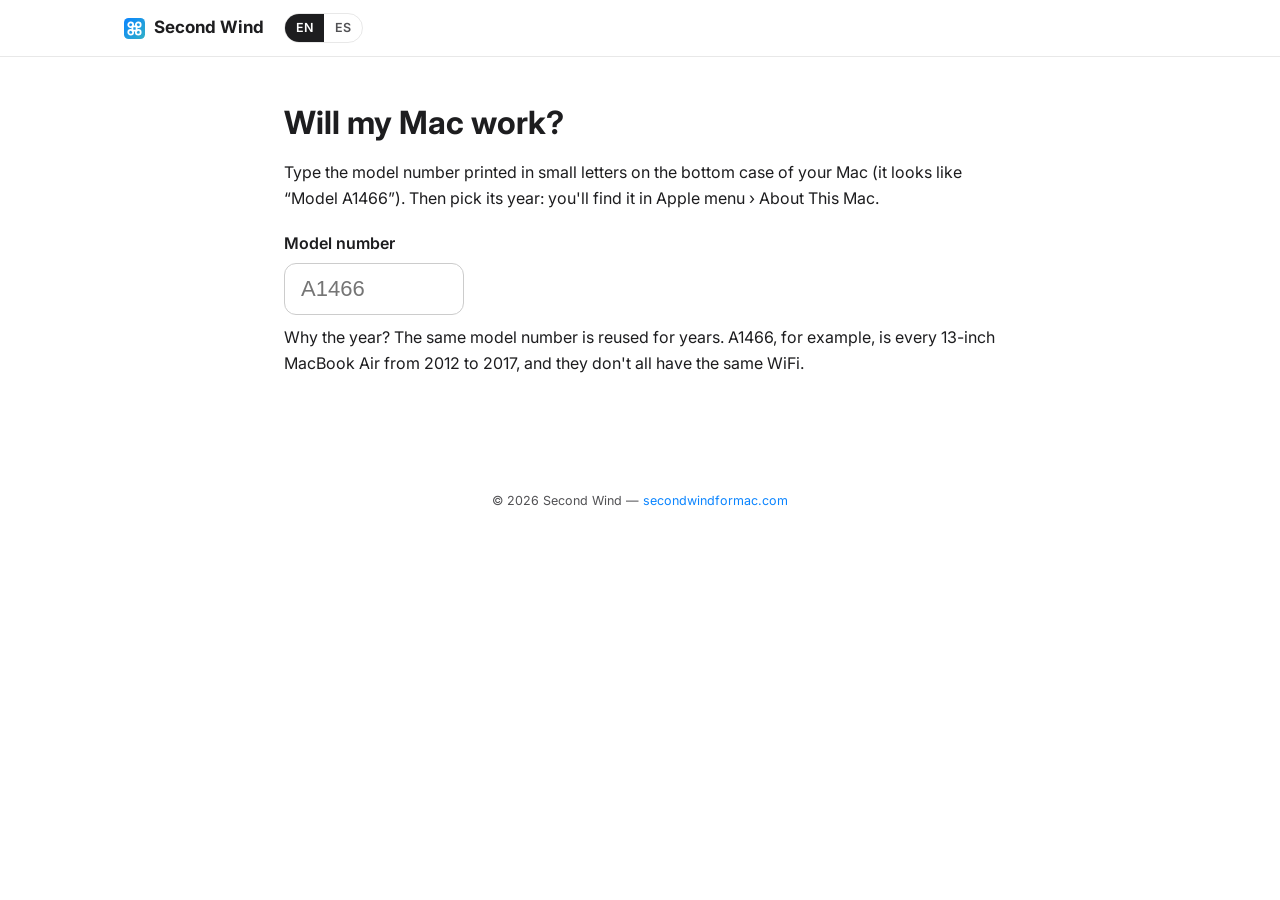
==== compatibility/index.html @ e42a0169 "Página ¿Sirve mi Mac? / Will my Mac work? (número de modelo Apple + año) Generada desde data/macs.js" ====
<!DOCTYPE html>
<html lang="en">
<head>
  <meta charset="utf-8">
  <meta name="viewport" content="width=device-width, initial-scale=1">
  <title>Will my Mac work? · Second Wind</title>
  <meta name="description" content="Check if your Mac works with Second Wind: type the model number from the bottom case (e.g. A1466) and pick its year.">
  <link rel="canonical" href="https://secondwindformac.com/compatibility/">
  <link rel="alternate" hreflang="en" href="https://secondwindformac.com/compatibility/">
  <link rel="alternate" hreflang="es" href="https://secondwindformac.com/es/compatibilidad/">
  <link rel="alternate" hreflang="x-default" href="https://secondwindformac.com/compatibility/">
  <link rel="icon" type="image/svg+xml" href="../assets/favicon.svg">
  <link rel="preconnect" href="https://fonts.googleapis.com">
  <link rel="preconnect" href="https://fonts.gstatic.com" crossorigin>
  <link href="https://fonts.googleapis.com/css2?family=Inter:wght@400;500;600;700;800&display=swap" rel="stylesheet">
  <link rel="stylesheet" href="../styles.css">
</head>
<body>

<header>
  <div class="wrap nav">
    <a class="brand" href="../">
      <svg viewBox="0 0 64 64" aria-hidden="true"><defs><linearGradient id="swbrand" x1="0" y1="0" x2="1" y2="1"><stop offset="0" stop-color="#0a84ff"/><stop offset="1" stop-color="#30b0c7"/></linearGradient></defs><rect width="64" height="64" rx="14" fill="url(#swbrand)"/><g fill="none" stroke="#ffffff" stroke-width="1.7" stroke-linecap="round" transform="translate(6.4 6.4) scale(3.2)"><circle cx="4.4" cy="4.4" r="2.3"/><circle cx="11.6" cy="4.4" r="2.3"/><circle cx="4.4" cy="11.6" r="2.3"/><circle cx="11.6" cy="11.6" r="2.3"/><path d="M6 6h4v4H6z"/></g></svg>
      Second Wind
    </a>
    <div class="lang" aria-label="Language">
      <a class="on" href="./" lang="en">EN</a>
      <a href="../es/compatibilidad/" lang="es">ES</a>
    </div>
  </div>
</header>

<main>
  <div class="wrap cmp" style="text-align:left;max-width:760px;padding-top:40px;padding-bottom:48px">
    <h1>Will my Mac work?</h1>
    <p class="sub" style="margin:12px 0 20px;max-width:none;text-align:left">Type the model number printed in small letters on the bottom case of your Mac (it looks like “Model A1466”). Then pick its year: you'll find it in Apple menu › About This Mac.</p>
    <label for="anum" style="display:block;font-weight:600;margin-bottom:6px">Model number</label>
    <input id="anum" inputmode="text" autocomplete="off" placeholder="A1466" style="font-size:22px;padding:12px 16px;border-radius:12px;border:1px solid #ccc;width:180px;min-height:44px">
    <p class="note" style="margin-top:10px">Why the year? The same model number is reused for years. A1466, for example, is every 13-inch MacBook Air from 2012 to 2017, and they don't all have the same WiFi.</p>
    <div id="out" aria-live="polite" style="margin-top:22px"></div>
  </div>
</main>
<style>@media (max-width:640px){.cmp{padding-left:10px!important;padding-right:10px!important}.cmp h1{font-size:34px}}</style>
<script>
const MACS=[{"n":"Mac Pro (Early 2008)","y":2008,"a":["A1186"],"i":["MacPro3,1"],"s":"beta","es":"Beta: depende de la tarjeta gráfica instalada.","en":"Beta: depends on the installed graphics card."},{"n":"Mac Pro (Early 2009)","y":2009,"a":["A1289"],"i":["MacPro4,1"],"s":"beta","es":"Beta: depende de la tarjeta gráfica instalada.","en":"Beta: depends on the installed graphics card."},{"n":"Mac Pro (Mid 2010)","y":2010,"a":["A1289"],"i":["MacPro5,1"],"s":"beta","es":"Beta: depende de la tarjeta gráfica instalada.","en":"Beta: depends on the installed graphics card."},{"n":"Mac Pro Server (Mid 2010)","y":2010,"a":["A1289"],"i":["MacPro5,1"],"s":"beta","es":"Beta: depende de la tarjeta gráfica instalada.","en":"Beta: depends on the installed graphics card."},{"n":"Mac Pro (Mid 2012)","y":2012,"a":["A1289"],"i":["MacPro5,1"],"s":"beta","es":"Beta: depende de la tarjeta gráfica instalada.","en":"Beta: depends on the installed graphics card."},{"n":"Mac Pro Server (Mid 2012)","y":2012,"a":["A1289"],"i":["MacPro5,1"],"s":"beta","es":"Beta: depende de la tarjeta gráfica instalada.","en":"Beta: depends on the installed graphics card."},{"n":"Mac Pro (Late 2013)","y":2013,"a":["A1481"],"i":["MacPro6,1"],"s":"expected","es":"Todo tiene driver en el pendrive. La cámara (si tiene) se activa sola al conectarte al WiFi.","en":"Everything has a driver on the stick. The camera (if any) turns on by itself once you join WiFi."},{"n":"Mac Pro (2019)","y":2019,"a":["A1991"],"i":["MacPro7,1"],"s":"unsupported","es":"Tiene chip T2 (2018-2020): todavía no es compatible. El pendrive se detiene sin borrar nada.","en":"Has the T2 chip (2018-2020): not supported yet. The stick stops without erasing anything."},{"n":"Mac Pro (Rack, 2019)","y":2019,"a":["A2304"],"i":["MacPro7,1"],"s":"unsupported","es":"Tiene chip T2 (2018-2020): todavía no es compatible. El pendrive se detiene sin borrar nada.","en":"Has the T2 chip (2018-2020): not supported yet. The stick stops without erasing anything."},{"n":"Mac mini (Early 2009)","y":2009,"a":["A1283"],"i":["Macmini3,1"],"s":"beta","es":"Mac antiguo: necesita 4 GB de memoria o más y puede ir lento.","en":"Older Mac: needs 4 GB of memory or more and may feel slow."},{"n":"Mac mini (Late 2009)","y":2009,"a":["A1283"],"i":["Macmini3,1"],"s":"beta","es":"Mac antiguo: necesita 4 GB de memoria o más y puede ir lento.","en":"Older Mac: needs 4 GB of memory or more and may feel slow."},{"n":"Mac mini (Mid 2010)","y":2010,"a":["A1347"],"i":["Macmini4,1"],"s":"beta","es":"Mac antiguo: necesita 4 GB de memoria o más y puede ir lento.","en":"Older Mac: needs 4 GB of memory or more and may feel slow."},{"n":"Mac mini (Mid 2011)","y":2011,"a":["A1347"],"i":["Macmini5,1","Macmini5,2","Macmini5,3"],"s":"expected","es":"WiFi incluido en el pendrive desde la versión 0.9.3; aún sin prueba en este modelo.","en":"WiFi included on the stick since version 0.9.3; not yet tested on this model."},{"n":"Mac mini (Late 2012)","y":2012,"a":["A1347"],"i":["Macmini6,1","Macmini6,2"],"s":"expected","es":"WiFi incluido en el pendrive desde la versión 0.9.3; aún sin prueba en este modelo.","en":"WiFi included on the stick since version 0.9.3; not yet tested on this model."},{"n":"Mac mini (Late 2014)","y":2014,"a":["A1347"],"i":["Macmini7,1"],"s":"expected","es":"Todo tiene driver en el pendrive. La cámara (si tiene) se activa sola al conectarte al WiFi.","en":"Everything has a driver on the stick. The camera (if any) turns on by itself once you join WiFi."},{"n":"Mac mini (2018)","y":2018,"a":["A1993"],"i":["Macmini8,1"],"s":"unsupported","es":"Tiene chip T2 (2018-2020): todavía no es compatible. El pendrive se detiene sin borrar nada.","en":"Has the T2 chip (2018-2020): not supported yet. The stick stops without erasing anything."},{"n":"MacBook (13-inch, Aluminum, Late 2008)","y":2008,"a":["A1278"],"i":["MacBook5,1"],"s":"beta","es":"Mac antiguo: necesita 4 GB de memoria o más y puede ir lento.","en":"Older Mac: needs 4 GB of memory or more and may feel slow."},{"n":"MacBook (13-inch, Early 2008)","y":2008,"a":["A1181"],"i":["MacBook4,1"],"s":"beta","es":"Mac antiguo: necesita 4 GB de memoria o más y puede ir lento.","en":"Older Mac: needs 4 GB of memory or more and may feel slow."},{"n":"MacBook (13-inch, Early 2009)","y":2009,"a":["A1181"],"i":["MacBook5,2"],"s":"beta","es":"Mac antiguo: necesita 4 GB de memoria o más y puede ir lento.","en":"Older Mac: needs 4 GB of memory or more and may feel slow."},{"n":"MacBook (13-inch, Late 2009)","y":2009,"a":["A1342"],"i":["MacBook6,1"],"s":"beta","es":"Mac antiguo: necesita 4 GB de memoria o más y puede ir lento.","en":"Older Mac: needs 4 GB of memory or more and may feel slow."},{"n":"MacBook (13-inch, Mid 2009)","y":2009,"a":["A1181"],"i":["MacBook5,2"],"s":"beta","es":"Mac antiguo: necesita 4 GB de memoria o más y puede ir lento.","en":"Older Mac: needs 4 GB of memory or more and may feel slow."},{"n":"MacBook (13-inch, Mid 2010)","y":2010,"a":["A1342"],"i":["MacBook7,1"],"s":"beta","es":"Mac antiguo: necesita 4 GB de memoria o más y puede ir lento.","en":"Older Mac: needs 4 GB of memory or more and may feel slow."},{"n":"MacBook (Retina, 12-inch, Early 2015)","y":2015,"a":["A1534"],"i":["MacBook8,1"],"s":"beta","es":"Beta: aún no confirmamos el WiFi ni el reposo en este modelo.","en":"Beta: WiFi and sleep are not confirmed on this model yet."},{"n":"MacBook (Retina, 12-inch, Early 2016)","y":2016,"a":["A1534"],"i":["MacBook9,1"],"s":"beta","es":"Beta: aún no confirmamos el WiFi ni el reposo en este modelo.","en":"Beta: WiFi and sleep are not confirmed on this model yet."},{"n":"MacBook (Retina, 12-inch, 2017)","y":2017,"a":["A1534"],"i":["MacBook10,1"],"s":"beta","es":"Beta: aún no confirmamos el WiFi ni el reposo en este modelo.","en":"Beta: WiFi and sleep are not confirmed on this model yet."},{"n":"MacBook Air (Late 2008)","y":2008,"a":["A1304"],"i":["MacBookAir2,1"],"s":"unsupported","es":"Su WiFi no tiene driver en Linux. No recomendado.","en":"Its WiFi has no Linux driver. Not recommended."},{"n":"MacBook Air (Original, Early 2008)","y":2008,"a":["A1237"],"i":["MacBookAir1,1"],"s":"unsupported","es":"Su WiFi no tiene driver en Linux. No recomendado.","en":"Its WiFi has no Linux driver. Not recommended."},{"n":"MacBook Air (Mid 2009)","y":2009,"a":["A1304"],"i":["MacBookAir2,1"],"s":"unsupported","es":"Su WiFi no tiene driver en Linux. No recomendado.","en":"Its WiFi has no Linux driver. Not recommended."},{"n":"MacBook Air (11-inch, Late 2010)","y":2010,"a":["A1370"],"i":["MacBookAir3,1"],"s":"beta","es":"Mac antiguo: necesita 4 GB de memoria o más y puede ir lento.","en":"Older Mac: needs 4 GB of memory or more and may feel slow."},{"n":"MacBook Air (13-inch, Late 2010)","y":2010,"a":["A1369"],"i":["MacBookAir3,2"],"s":"beta","es":"Mac antiguo: necesita 4 GB de memoria o más y puede ir lento.","en":"Older Mac: needs 4 GB of memory or more and may feel slow."},{"n":"MacBook Air (11-inch, Mid 2011)","y":2011,"a":["A1370"],"i":["MacBookAir4,1"],"s":"expected","es":"Todo tiene driver en el pendrive. La cámara (si tiene) se activa sola al conectarte al WiFi.","en":"Everything has a driver on the stick. The camera (if any) turns on by itself once you join WiFi."},{"n":"MacBook Air (13-inch, Mid 2011)","y":2011,"a":["A1369"],"i":["MacBookAir4,2"],"s":"expected","es":"Todo tiene driver en el pendrive. La cámara (si tiene) se activa sola al conectarte al WiFi.","en":"Everything has a driver on the stick. The camera (if any) turns on by itself once you join WiFi."},{"n":"MacBook Air (11-inch, Mid 2012)","y":2012,"a":["A1465"],"i":["MacBookAir5,1"],"s":"expected","es":"Todo tiene driver en el pendrive. La cámara (si tiene) se activa sola al conectarte al WiFi.","en":"Everything has a driver on the stick. The camera (if any) turns on by itself once you join WiFi."},{"n":"MacBook Air (13-inch, Mid 2012)","y":2012,"a":["A1466"],"i":["MacBookAir5,2"],"s":"expected","es":"Todo tiene driver en el pendrive. La cámara (si tiene) se activa sola al conectarte al WiFi.","en":"Everything has a driver on the stick. The camera (if any) turns on by itself once you join WiFi."},{"n":"MacBook Air (11-inch, Mid 2013)","y":2013,"a":["A1465"],"i":["MacBookAir6,1"],"s":"expected","es":"Todo tiene driver en el pendrive. La cámara (si tiene) se activa sola al conectarte al WiFi.","en":"Everything has a driver on the stick. The camera (if any) turns on by itself once you join WiFi."},{"n":"MacBook Air (13-inch, Mid 2013)","y":2013,"a":["A1466"],"i":["MacBookAir6,2"],"s":"expected","es":"Todo tiene driver en el pendrive. La cámara (si tiene) se activa sola al conectarte al WiFi.","en":"Everything has a driver on the stick. The camera (if any) turns on by itself once you join WiFi."},{"n":"MacBook Air (11-inch, Early 2014)","y":2014,"a":["A1465"],"i":["MacBookAir6,1"],"s":"expected","es":"Todo tiene driver en el pendrive. La cámara (si tiene) se activa sola al conectarte al WiFi.","en":"Everything has a driver on the stick. The camera (if any) turns on by itself once you join WiFi."},{"n":"MacBook Air (13-inch, Early 2014)","y":2014,"a":["A1466"],"i":["MacBookAir6,2"],"s":"expected","es":"Todo tiene driver en el pendrive. La cámara (si tiene) se activa sola al conectarte al WiFi.","en":"Everything has a driver on the stick. The camera (if any) turns on by itself once you join WiFi."},{"n":"MacBook Air (11-inch, Early 2015)","y":2015,"a":["A1465"],"i":["MacBookAir7,1"],"s":"expected","es":"Todo tiene driver en el pendrive. La cámara (si tiene) se activa sola al conectarte al WiFi.","en":"Everything has a driver on the stick. The camera (if any) turns on by itself once you join WiFi."},{"n":"MacBook Air (13-inch, Early 2015)","y":2015,"a":["A1466"],"i":["MacBookAir7,2"],"s":"expected","es":"Todo tiene driver en el pendrive. La cámara (si tiene) se activa sola al conectarte al WiFi.","en":"Everything has a driver on the stick. The camera (if any) turns on by itself once you join WiFi."},{"n":"MacBook Air (13-inch, 2017)","y":2017,"a":["A1466"],"i":["MacBookAir7,2"],"s":"expected","es":"Todo tiene driver en el pendrive. La cámara (si tiene) se activa sola al conectarte al WiFi.","en":"Everything has a driver on the stick. The camera (if any) turns on by itself once you join WiFi."},{"n":"MacBook Air (Retina, 13-inch, 2018)","y":2018,"a":["A1932"],"i":["MacBookAir8,1"],"s":"unsupported","es":"Tiene chip T2 (2018-2020): todavía no es compatible. El pendrive se detiene sin borrar nada.","en":"Has the T2 chip (2018-2020): not supported yet. The stick stops without erasing anything."},{"n":"MacBook Air (Retina, 13-inch, 2019)","y":2019,"a":["A1932"],"i":["MacBookAir8,2"],"s":"unsupported","es":"Tiene chip T2 (2018-2020): todavía no es compatible. El pendrive se detiene sin borrar nada.","en":"Has the T2 chip (2018-2020): not supported yet. The stick stops without erasing anything."},{"n":"MacBook Air (Retina, 13-inch, 2020)","y":2020,"a":["A2179"],"i":["MacBookAir9,1"],"s":"unsupported","es":"Tiene chip T2 (2018-2020): todavía no es compatible. El pendrive se detiene sin borrar nada.","en":"Has the T2 chip (2018-2020): not supported yet. The stick stops without erasing anything."},{"n":"MacBook Pro (13-inch, Mid 2009)","y":2009,"a":["A1278"],"i":["MacBookPro5,5"],"s":"beta","es":"Mac antiguo: necesita 4 GB de memoria o más y puede ir lento.","en":"Older Mac: needs 4 GB of memory or more and may feel slow."},{"n":"MacBook Pro (13-inch, Mid 2010)","y":2010,"a":["A1278"],"i":["MacBookPro7,1"],"s":"beta","es":"Mac antiguo: necesita 4 GB de memoria o más y puede ir lento.","en":"Older Mac: needs 4 GB of memory or more and may feel slow."},{"n":"MacBook Pro (13-inch, Early 2011)","y":2011,"a":["A1278"],"i":["MacBookPro8,1"],"s":"expected","es":"WiFi incluido en el pendrive desde la versión 0.9.3; aún sin prueba en este modelo.","en":"WiFi included on the stick since version 0.9.3; not yet tested on this model."},{"n":"MacBook Pro (13-inch, Late 2011)","y":2011,"a":["A1278"],"i":["MacBookPro8,1"],"s":"expected","es":"WiFi incluido en el pendrive desde la versión 0.9.3; aún sin prueba en este modelo.","en":"WiFi included on the stick since version 0.9.3; not yet tested on this model."},{"n":"MacBook Pro (13-inch, Mid 2012)","y":2012,"a":["A1278"],"i":["MacBookPro9,2"],"s":"expected","es":"WiFi incluido en el pendrive desde la versión 0.9.3; aún sin prueba en este modelo.","en":"WiFi included on the stick since version 0.9.3; not yet tested on this model."},{"n":"MacBook Pro (Retina, 13-inch, Late 2012)","y":2012,"a":["A1425"],"i":["MacBookPro10,2"],"s":"expected","es":"WiFi incluido en el pendrive desde la versión 0.9.3; aún sin prueba en este modelo.","en":"WiFi included on the stick since version 0.9.3; not yet tested on this model."},{"n":"MacBook Pro (Retina, 13-inch, Early 2013)","y":2013,"a":["A1425"],"i":["MacBookPro10,2"],"s":"expected","es":"WiFi incluido en el pendrive desde la versión 0.9.3; aún sin prueba en este modelo.","en":"WiFi included on the stick since version 0.9.3; not yet tested on this model."},{"n":"MacBook Pro (Retina, 13-inch, Late 2013)","y":2013,"a":["A1502"],"i":["MacBookPro11,1"],"s":"expected","es":"Todo tiene driver en el pendrive. La cámara (si tiene) se activa sola al conectarte al WiFi.","en":"Everything has a driver on the stick. The camera (if any) turns on by itself once you join WiFi."},{"n":"MacBook Pro (Retina, 13-inch, Mid 2014)","y":2014,"a":["A1502"],"i":["MacBookPro11,1"],"s":"expected","es":"Todo tiene driver en el pendrive. La cámara (si tiene) se activa sola al conectarte al WiFi.","en":"Everything has a driver on the stick. The camera (if any) turns on by itself once you join WiFi."},{"n":"MacBook Pro (Retina, 13-inch, Early 2015)","y":2015,"a":["A1502"],"i":["MacBookPro12,1"],"s":"partial","es":"Funciona. El WiFi en 5 GHz puede tener señal débil (2,4 GHz va bien).","en":"Works. WiFi on 5 GHz may have a weak signal (2.4 GHz is fine)."},{"n":"MacBook Pro (13-inch, 2016, Four Thunderbolt 3 ports)","y":2016,"a":["A1706"],"i":["MacBookPro13,2"],"s":"beta","es":"Beta: la Touch Bar (y con ella Esc y las teclas F), el sonido y el WiFi tienen limitaciones.","en":"Beta: the Touch Bar (and with it Esc and the F keys), sound and WiFi have limitations."},{"n":"MacBook Pro (13-inch, 2016, Two Thunderbolt 3 ports)","y":2016,"a":["A1708"],"i":["MacBookPro13,1"],"s":"partial","es":"Funciona, pero el sonido de los parlantes aún no (lo estamos resolviendo).","en":"Works, but the built-in speakers don't play sound yet (we're working on it)."},{"n":"MacBook Pro (13-inch, 2017, Four Thunderbolt 3 ports)","y":2017,"a":["A1706"],"i":["MacBookPro14,2"],"s":"beta","es":"Beta: la Touch Bar (y con ella Esc y las teclas F), el sonido y el WiFi tienen limitaciones.","en":"Beta: the Touch Bar (and with it Esc and the F keys), sound and WiFi have limitations."},{"n":"MacBook Pro (13-inch, 2017, Two Thunderbolt 3 ports)","y":2017,"a":["A1708"],"i":["MacBookPro14,1"],"s":"partial","es":"Funciona, pero el sonido de los parlantes aún no (lo estamos resolviendo).","en":"Works, but the built-in speakers don't play sound yet (we're working on it)."},{"n":"MacBook Pro (13-inch, 2018, Four Thunderbolt 3 ports)","y":2018,"a":["A1989"],"i":["MacBookPro15,2"],"s":"unsupported","es":"Tiene chip T2 (2018-2020): todavía no es compatible. El pendrive se detiene sin borrar nada.","en":"Has the T2 chip (2018-2020): not supported yet. The stick stops without erasing anything."},{"n":"MacBook Pro (13-inch, 2019, Four Thunderbolt 3 ports)","y":2019,"a":["A1989"],"i":["MacBookPro15,2"],"s":"unsupported","es":"Tiene chip T2 (2018-2020): todavía no es compatible. El pendrive se detiene sin borrar nada.","en":"Has the T2 chip (2018-2020): not supported yet. The stick stops without erasing anything."},{"n":"MacBook Pro (13-inch, 2019, Two Thunderbolt 3 ports)","y":2019,"a":["A2159"],"i":["MacBookPro15,4"],"s":"unsupported","es":"Tiene chip T2 (2018-2020): todavía no es compatible. El pendrive se detiene sin borrar nada.","en":"Has the T2 chip (2018-2020): not supported yet. The stick stops without erasing anything."},{"n":"MacBook Pro (13-inch, 2020, Four Thunderbolt 3 ports)","y":2020,"a":["A2251"],"i":["MacBookPro16,2"],"s":"unsupported","es":"Tiene chip T2 (2018-2020): todavía no es compatible. El pendrive se detiene sin borrar nada.","en":"Has the T2 chip (2018-2020): not supported yet. The stick stops without erasing anything."},{"n":"MacBook Pro (13-inch, 2020, Two Thunderbolt 3 ports)","y":2020,"a":["A2289"],"i":["MacBookPro16,3"],"s":"unsupported","es":"Tiene chip T2 (2018-2020): todavía no es compatible. El pendrive se detiene sin borrar nada.","en":"Has the T2 chip (2018-2020): not supported yet. The stick stops without erasing anything."},{"n":"MacBook Pro (15-inch, Early 2008)","y":2008,"a":["A1260"],"i":["MacBookPro4,1"],"s":"beta","es":"Mac antiguo: necesita 4 GB de memoria o más y puede ir lento.","en":"Older Mac: needs 4 GB of memory or more and may feel slow."},{"n":"MacBook Pro (15-inch, Late 2008)","y":2008,"a":["A1286"],"i":["MacBookPro5,1"],"s":"beta","es":"Mac antiguo: necesita 4 GB de memoria o más y puede ir lento.","en":"Older Mac: needs 4 GB of memory or more and may feel slow."},{"n":"MacBook Pro (15-inch, 2.53GHz, Mid 2009)","y":2009,"a":["A1286"],"i":["MacBookPro5,3"],"s":"beta","es":"Mac antiguo: necesita 4 GB de memoria o más y puede ir lento.","en":"Older Mac: needs 4 GB of memory or more and may feel slow."},{"n":"MacBook Pro (15-inch, Mid 2009)","y":2009,"a":["A1286"],"i":["MacBookPro5,3"],"s":"beta","es":"Mac antiguo: necesita 4 GB de memoria o más y puede ir lento.","en":"Older Mac: needs 4 GB of memory or more and may feel slow."},{"n":"MacBook Pro (15-inch, Mid 2010)","y":2010,"a":["A1286"],"i":["MacBookPro6,2"],"s":"beta","es":"Mac antiguo: necesita 4 GB de memoria o más y puede ir lento.","en":"Older Mac: needs 4 GB of memory or more and may feel slow."},{"n":"MacBook Pro (15-inch, Early 2011)","y":2011,"a":["A1286"],"i":["MacBookPro8,2"],"s":"expected","es":"WiFi incluido en el pendrive desde la versión 0.9.3; aún sin prueba en este modelo.","en":"WiFi included on the stick since version 0.9.3; not yet tested on this model."},{"n":"MacBook Pro (15-inch, Late 2011)","y":2011,"a":["A1286"],"i":["MacBookPro8,2"],"s":"expected","es":"WiFi incluido en el pendrive desde la versión 0.9.3; aún sin prueba en este modelo.","en":"WiFi included on the stick since version 0.9.3; not yet tested on this model."},{"n":"MacBook Pro (15-inch, Mid 2012)","y":2012,"a":["A1286"],"i":["MacBookPro9,1"],"s":"expected","es":"WiFi incluido en el pendrive desde la versión 0.9.3; aún sin prueba en este modelo.","en":"WiFi included on the stick since version 0.9.3; not yet tested on this model."},{"n":"MacBook Pro (Retina, 15-inch, Mid 2012)","y":2012,"a":["A1398"],"i":["MacBookPro10,1"],"s":"expected","es":"WiFi incluido en el pendrive desde la versión 0.9.3; aún sin prueba en este modelo.","en":"WiFi included on the stick since version 0.9.3; not yet tested on this model."},{"n":"MacBook Pro (Retina, 15-inch, Early 2013)","y":2013,"a":["A1398"],"i":["MacBookPro10,1"],"s":"expected","es":"WiFi incluido en el pendrive desde la versión 0.9.3; aún sin prueba en este modelo.","en":"WiFi included on the stick since version 0.9.3; not yet tested on this model."},{"n":"MacBook Pro (Retina, 15-inch, Late 2013)","y":2013,"a":["A1398"],"i":["MacBookPro11,2","MacBookPro11,3"],"s":"expected","es":"Todo tiene driver en el pendrive. La cámara (si tiene) se activa sola al conectarte al WiFi.","en":"Everything has a driver on the stick. The camera (if any) turns on by itself once you join WiFi."},{"n":"MacBook Pro (Retina, 15-inch, Mid 2014)","y":2014,"a":["A1398"],"i":["MacBookPro11,2","MacBookPro11,3"],"s":"expected","es":"Todo tiene driver en el pendrive. La cámara (si tiene) se activa sola al conectarte al WiFi.","en":"Everything has a driver on the stick. The camera (if any) turns on by itself once you join WiFi."},{"n":"MacBook Pro (Retina, 15-inch, Mid 2015)","y":2015,"a":["A1398"],"i":["MacBookPro11,4","MacBookPro11,5"],"s":"partial","es":"Funciona. El WiFi en 5 GHz puede tener señal débil (2,4 GHz va bien).","en":"Works. WiFi on 5 GHz may have a weak signal (2.4 GHz is fine)."},{"n":"MacBook Pro (15-inch, 2016)","y":2016,"a":["A1707"],"i":["MacBookPro13,3"],"s":"beta","es":"Beta: la Touch Bar (y con ella Esc y las teclas F), el sonido y el WiFi tienen limitaciones.","en":"Beta: the Touch Bar (and with it Esc and the F keys), sound and WiFi have limitations."},{"n":"MacBook Pro (15-inch, 2017)","y":2017,"a":["A1707"],"i":["MacBookPro14,3"],"s":"beta","es":"Beta: la Touch Bar (y con ella Esc y las teclas F), el sonido y el WiFi tienen limitaciones.","en":"Beta: the Touch Bar (and with it Esc and the F keys), sound and WiFi have limitations."},{"n":"MacBook Pro (15-inch, 2018)","y":2018,"a":["A1990"],"i":["MacBookPro15,1","MacBookPro15,3"],"s":"unsupported","es":"Tiene chip T2 (2018-2020): todavía no es compatible. El pendrive se detiene sin borrar nada.","en":"Has the T2 chip (2018-2020): not supported yet. The stick stops without erasing anything."},{"n":"MacBook Pro (15-inch, 2019)","y":2019,"a":["A1990"],"i":["MacBookPro15,1","MacBookPro15,3"],"s":"unsupported","es":"Tiene chip T2 (2018-2020): todavía no es compatible. El pendrive se detiene sin borrar nada.","en":"Has the T2 chip (2018-2020): not supported yet. The stick stops without erasing anything."},{"n":"MacBook Pro (16-inch, 2019)","y":2019,"a":["A2141"],"i":["MacBookPro16,1","MacBookPro16,4"],"s":"unsupported","es":"Tiene chip T2 (2018-2020): todavía no es compatible. El pendrive se detiene sin borrar nada.","en":"Has the T2 chip (2018-2020): not supported yet. The stick stops without erasing anything."},{"n":"MacBook Pro (17-inch, Early 2008)","y":2008,"a":["A1261"],"i":["MacBookPro4,1"],"s":"beta","es":"Mac antiguo: necesita 4 GB de memoria o más y puede ir lento.","en":"Older Mac: needs 4 GB of memory or more and may feel slow."},{"n":"MacBook Pro (17-inch, Early 2009)","y":2009,"a":["A1297"],"i":["MacBookPro5,2"],"s":"beta","es":"Mac antiguo: necesita 4 GB de memoria o más y puede ir lento.","en":"Older Mac: needs 4 GB of memory or more and may feel slow."},{"n":"MacBook Pro (17-inch, Mid 2009)","y":2009,"a":["A1297"],"i":["MacBookPro5,2"],"s":"beta","es":"Mac antiguo: necesita 4 GB de memoria o más y puede ir lento.","en":"Older Mac: needs 4 GB of memory or more and may feel slow."},{"n":"MacBook Pro (17-inch, Mid 2010)","y":2010,"a":["A1297"],"i":["MacBookPro6,1"],"s":"beta","es":"Mac antiguo: necesita 4 GB de memoria o más y puede ir lento.","en":"Older Mac: needs 4 GB of memory or more and may feel slow."},{"n":"MacBook Pro (17-inch, Early 2011)","y":2011,"a":["A1297"],"i":["MacBookPro8,3"],"s":"expected","es":"WiFi incluido en el pendrive desde la versión 0.9.3; aún sin prueba en este modelo.","en":"WiFi included on the stick since version 0.9.3; not yet tested on this model."},{"n":"MacBook Pro (17-inch, Late 2011)","y":2011,"a":["A1297"],"i":["MacBookPro8,3"],"s":"expected","es":"WiFi incluido en el pendrive desde la versión 0.9.3; aún sin prueba en este modelo.","en":"WiFi included on the stick since version 0.9.3; not yet tested on this model."},{"n":"iMac (20-inch, Early 2008)","y":2008,"a":["A1224"],"i":["iMac8,1"],"s":"beta","es":"Mac antiguo: necesita 4 GB de memoria o más y puede ir lento.","en":"Older Mac: needs 4 GB of memory or more and may feel slow."},{"n":"iMac (24-inch, Early 2008)","y":2008,"a":["A1225"],"i":["iMac8,1"],"s":"beta","es":"Mac antiguo: necesita 4 GB de memoria o más y puede ir lento.","en":"Older Mac: needs 4 GB of memory or more and may feel slow."},{"n":"iMac (20-inch, Early 2009)","y":2009,"a":["A1224"],"i":["iMac9,1"],"s":"beta","es":"Mac antiguo: necesita 4 GB de memoria o más y puede ir lento.","en":"Older Mac: needs 4 GB of memory or more and may feel slow."},{"n":"iMac (20-inch, Mid 2009)","y":2009,"a":["A1224"],"i":["iMac9,1"],"s":"beta","es":"Mac antiguo: necesita 4 GB de memoria o más y puede ir lento.","en":"Older Mac: needs 4 GB of memory or more and may feel slow."},{"n":"iMac (21.5-inch, Late 2009)","y":2009,"a":["A1311"],"i":["iMac10,1"],"s":"beta","es":"Mac antiguo: necesita 4 GB de memoria o más y puede ir lento.","en":"Older Mac: needs 4 GB of memory or more and may feel slow."},{"n":"iMac (24-inch, Early 2009)","y":2009,"a":["A1225"],"i":["iMac9,1"],"s":"beta","es":"Mac antiguo: necesita 4 GB de memoria o más y puede ir lento.","en":"Older Mac: needs 4 GB of memory or more and may feel slow."},{"n":"iMac (27-inch, Late 2009)","y":2009,"a":["A1312"],"i":["iMac10,1"],"s":"beta","es":"Mac antiguo: necesita 4 GB de memoria o más y puede ir lento.","en":"Older Mac: needs 4 GB of memory or more and may feel slow."},{"n":"iMac (21.5-inch, Mid 2010)","y":2010,"a":["A1311"],"i":["iMac11,2"],"s":"beta","es":"Mac antiguo: necesita 4 GB de memoria o más y puede ir lento.","en":"Older Mac: needs 4 GB of memory or more and may feel slow."},{"n":"iMac (27-inch, Mid 2010)","y":2010,"a":["A1312"],"i":["iMac11,3"],"s":"beta","es":"Mac antiguo: necesita 4 GB de memoria o más y puede ir lento.","en":"Older Mac: needs 4 GB of memory or more and may feel slow."},{"n":"iMac (21.5-inch, Mid 2011)","y":2011,"a":["A1311"],"i":["iMac12,1"],"s":"expected","es":"WiFi incluido en el pendrive desde la versión 0.9.3; aún sin prueba en este modelo.","en":"WiFi included on the stick since version 0.9.3; not yet tested on this model."},{"n":"iMac (27-inch, Mid 2011)","y":2011,"a":["A1312"],"i":["iMac12,2"],"s":"expected","es":"WiFi incluido en el pendrive desde la versión 0.9.3; aún sin prueba en este modelo.","en":"WiFi included on the stick since version 0.9.3; not yet tested on this model."},{"n":"iMac (21.5-inch, Late 2012)","y":2012,"a":["A1418"],"i":["iMac13,1"],"s":"expected","es":"WiFi incluido en el pendrive desde la versión 0.9.3; aún sin prueba en este modelo.","en":"WiFi included on the stick since version 0.9.3; not yet tested on this model."},{"n":"iMac (27-inch, Late 2012)","y":2012,"a":["A1419"],"i":["iMac13,2"],"s":"expected","es":"WiFi incluido en el pendrive desde la versión 0.9.3; aún sin prueba en este modelo.","en":"WiFi included on the stick since version 0.9.3; not yet tested on this model."},{"n":"iMac (21.5-inch, Late 2013)","y":2013,"a":["A1418"],"i":["iMac14,1","iMac14,3"],"s":"expected","es":"Todo tiene driver en el pendrive. La cámara (si tiene) se activa sola al conectarte al WiFi.","en":"Everything has a driver on the stick. The camera (if any) turns on by itself once you join WiFi."},{"n":"iMac (27-inch, Late 2013)","y":2013,"a":["A1419"],"i":["iMac14,2"],"s":"expected","es":"Todo tiene driver en el pendrive. La cámara (si tiene) se activa sola al conectarte al WiFi.","en":"Everything has a driver on the stick. The camera (if any) turns on by itself once you join WiFi."},{"n":"iMac (21.5-inch, Mid 2014)","y":2014,"a":["A1418"],"i":["iMac14,4"],"s":"expected","es":"Todo tiene driver en el pendrive. La cámara (si tiene) se activa sola al conectarte al WiFi.","en":"Everything has a driver on the stick. The camera (if any) turns on by itself once you join WiFi."},{"n":"iMac (Retina 5K, 27-inch, Late 2014)","y":2014,"a":["A1419"],"i":["iMac15,1"],"s":"expected","es":"Todo tiene driver en el pendrive. La cámara (si tiene) se activa sola al conectarte al WiFi.","en":"Everything has a driver on the stick. The camera (if any) turns on by itself once you join WiFi."},{"n":"iMac (21.5-inch, Late 2015)","y":2015,"a":["A1418"],"i":["iMac16,1"],"s":"expected","es":"Todo tiene driver en el pendrive. La cámara (si tiene) se activa sola al conectarte al WiFi.","en":"Everything has a driver on the stick. The camera (if any) turns on by itself once you join WiFi."},{"n":"iMac (Retina 4K, 21.5-inch, Late 2015)","y":2015,"a":["A1418"],"i":["iMac16,2"],"s":"expected","es":"Todo tiene driver en el pendrive. La cámara (si tiene) se activa sola al conectarte al WiFi.","en":"Everything has a driver on the stick. The camera (if any) turns on by itself once you join WiFi."},{"n":"iMac (Retina 5K, 27-inch, Late 2015)","y":2015,"a":["A1419"],"i":["iMac17,1"],"s":"partial","es":"Funciona. El WiFi en 5 GHz puede tener señal débil (2,4 GHz va bien).","en":"Works. WiFi on 5 GHz may have a weak signal (2.4 GHz is fine)."},{"n":"iMac (Retina 5K, 27-inch, Mid 2015)","y":2015,"a":["A1419"],"i":["iMac15,1"],"s":"expected","es":"Todo tiene driver en el pendrive. La cámara (si tiene) se activa sola al conectarte al WiFi.","en":"Everything has a driver on the stick. The camera (if any) turns on by itself once you join WiFi."},{"n":"iMac (21.5-inch, 2017)","y":2017,"a":["A1418"],"i":["iMac18,1"],"s":"partial","es":"Funciona, pero el sonido de los parlantes aún no (lo estamos resolviendo).","en":"Works, but the built-in speakers don't play sound yet (we're working on it)."},{"n":"iMac (Retina 4K, 21.5-inch, 2017)","y":2017,"a":["A1418"],"i":["iMac18,2"],"s":"partial","es":"Funciona, pero el sonido de los parlantes aún no (lo estamos resolviendo).","en":"Works, but the built-in speakers don't play sound yet (we're working on it)."},{"n":"iMac (Retina 5K, 27-inch, 2017)","y":2017,"a":["A1419"],"i":["iMac18,3"],"s":"partial","es":"Funciona, pero el sonido de los parlantes aún no (lo estamos resolviendo).","en":"Works, but the built-in speakers don't play sound yet (we're working on it)."},{"n":"iMac (Retina 4K, 21.5-inch, 2019)","y":2019,"a":["A2116"],"i":["iMac19,2"],"s":"beta","es":"Beta: su WiFi puede necesitar archivos de macOS. Aún sin confirmar.","en":"Beta: its WiFi may need files from macOS. Not confirmed yet."},{"n":"iMac (Retina 5K, 27-inch, 2019)","y":2019,"a":["A2115"],"i":["iMac19,1"],"s":"beta","es":"Beta: su WiFi puede necesitar archivos de macOS. Aún sin confirmar.","en":"Beta: its WiFi may need files from macOS. Not confirmed yet."},{"n":"iMac (Retina 5K, 27-inch, 2020)","y":2020,"a":["A2115"],"i":["iMac20,1","iMac20,2"],"s":"unsupported","es":"Tiene chip T2 (2018-2020): todavía no es compatible. El pendrive se detiene sin borrar nada.","en":"Has the T2 chip (2018-2020): not supported yet. The stick stops without erasing anything."},{"n":"iMac Pro (2017)","y":2017,"a":["A1862"],"i":["iMacPro1,1"],"s":"unsupported","es":"Tiene chip T2 (2018-2020): todavía no es compatible. El pendrive se detiene sin borrar nada.","en":"Has the T2 chip (2018-2020): not supported yet. The stick stops without erasing anything."}];
const L={"lv": {"verified": "Tested by us: everything works", "expected": "Should work fully", "partial": "Works, with one limit", "beta": "Beta: works with rough edges", "unsupported": "Not supported yet"}, "pick": "Several Macs share that number. Which one is yours?", "none": "That's not an Intel Mac we know. Check the number on the bottom case. Macs with Apple chips (M1 and later) don't need Second Wind.", "model": "Model"};
const LANG="en";
const COL={verified:"#16a34a",expected:"#16a34a",partial:"#ca8a04",beta:"#ea580c",unsupported:"#dc2626"};
const out=document.getElementById("out"), inp=document.getElementById("anum");
function esc(s){return s.replace(/[&<>"]/g,c=>({"&":"&amp;","<":"&lt;",">":"&gt;",'"':"&quot;"})[c]);}
function card(m){return '<div class="card" style="text-align:left;margin-top:12px"><h3>'+esc(m.n)+'</h3><p style="color:#666">'+L.model+' '+m.a.join(", ")+' · '+m.y+'</p><p><span style="display:inline-block;width:12px;height:12px;border-radius:6px;background:'+COL[m.s]+';margin-right:8px"></span><strong>'+L.lv[m.s]+'</strong></p><p>'+esc(LANG=="es"?m.es:m.en)+'</p></div>';}
function show(){
  const dg=inp.value.replace(/\D/g,""); out.innerHTML="";
  if(dg.length!==4) return;
  const ms=MACS.filter(m=>m.a.includes("A"+dg)).sort((x,y)=>y.y-x.y);
  if(!ms.length){out.innerHTML='<p>'+L.none+'</p>';return;}
  if(ms.length===1){out.innerHTML=card(ms[0]);return;}
  out.innerHTML='<p><strong>'+L.pick+'</strong></p>'+ms.map((m,k)=>'<button class="btn" data-k="'+k+'" style="display:block;margin:6px 0;min-height:44px;text-align:left">'+esc(m.n)+'</button>').join("")+'<div id="sel"></div>';
  out.querySelectorAll("button").forEach(b=>b.onclick=()=>{out.querySelectorAll("button").forEach(x=>{x.style.background="";x.style.color="";x.setAttribute("aria-pressed","false");});b.style.background="#0a84ff";b.style.color="#fff";b.setAttribute("aria-pressed","true");const s=document.getElementById("sel");s.innerHTML=card(ms[+b.dataset.k]);s.scrollIntoView({behavior:"smooth",block:"nearest"});});
}
inp.addEventListener("input",show);
</script>

<footer>
  <div class="wrap">
    <p class="legal">© 2026 Second Wind — <a href="../">secondwindformac.com</a></p>
  </div>
</footer>
</body>
</html>
---- styles.css ----
/* Second Wind — landing styles (shared by every language). MIT. */

:root {
  --bg: #ffffff;
  --bg-alt: #f5f5f7;
  --text: #1d1d1f;
  --text-soft: #515154;
  --line: rgba(0, 0, 0, 0.09);
  --accent: #0a84ff;
  --accent-2: #30b0c7;
  --card: #ffffff;
  --shadow: 0 10px 40px rgba(0, 0, 0, 0.10);
  --radius: 18px;
  --header-bg: rgba(255, 255, 255, 0.72);
}
@media (prefers-color-scheme: dark) {
  :root {
    --bg: #0b0b0d;
    --bg-alt: #161618;
    --text: #f5f5f7;
    --text-soft: #a1a1a6;
    --line: rgba(255, 255, 255, 0.12);
    --card: #1c1c1e;
    --shadow: 0 10px 40px rgba(0, 0, 0, 0.55);
    --header-bg: rgba(11, 11, 13, 0.72);
  }
}

* { margin: 0; padding: 0; box-sizing: border-box; }
html { scroll-behavior: smooth; }
body {
  font-family: "Inter", -apple-system, BlinkMacSystemFont, "SF Pro Display",
    "Segoe UI", Roboto, sans-serif;
  background: var(--bg);
  color: var(--text);
  line-height: 1.6;
  -webkit-font-smoothing: antialiased;
}
img { max-width: 100%; display: block; }
a { color: var(--accent); text-decoration: none; }
a:hover { text-decoration: underline; }

.wrap { max-width: 1080px; margin: 0 auto; padding: 0 24px; }

/* ---------- header ---------- */
header {
  position: sticky; top: 0; z-index: 50;
  backdrop-filter: saturate(180%) blur(18px);
  -webkit-backdrop-filter: saturate(180%) blur(18px);
  background: var(--header-bg);
  border-bottom: 1px solid var(--line);
}
.nav {
  display: flex; align-items: center; gap: 20px;
  height: 56px;
}
.brand {
  display: flex; align-items: center; gap: 9px;
  font-weight: 700; font-size: 17px; color: var(--text);
}
.brand:hover { text-decoration: none; }
.brand svg { width: 21px; height: 21px; }
.nav-links { display: flex; gap: 22px; margin-left: auto; }
.nav-links a { color: var(--text-soft); font-size: 14px; }
.nav-links a:hover { color: var(--text); text-decoration: none; }
.lang {
  display: flex; border: 1px solid var(--line); border-radius: 999px;
  overflow: hidden; font-size: 12.5px; font-weight: 600;
}
.lang a { padding: 4px 11px; color: var(--text-soft); }
.lang a:hover { text-decoration: none; color: var(--text); }
.lang a.on { background: var(--text); color: var(--bg); }
@media (max-width: 720px) { .nav-links { display: none; } .lang { margin-left: auto; } }

/* ---------- language suggestion banner ---------- */
.lang-banner {
  display: none; align-items: center; justify-content: center; gap: 14px;
  padding: 9px 16px; font-size: 14px;
  background: linear-gradient(90deg, var(--accent), var(--accent-2));
  color: #fff;
}
.lang-banner a { color: #fff; font-weight: 700; text-decoration: underline; }
.lang-banner button {
  background: none; border: none; color: rgba(255,255,255,.85);
  font-size: 16px; cursor: pointer; line-height: 1;
}

/* ---------- hero ---------- */
.hero { text-align: center; padding: 72px 0 40px; }
.hero h1 {
  font-size: clamp(34px, 6vw, 58px);
  line-height: 1.08; letter-spacing: -0.02em; font-weight: 800;
}
.hero h1 .grad {
  background: linear-gradient(90deg, var(--accent), var(--accent-2));
  -webkit-background-clip: text; background-clip: text; color: transparent;
}
.hero p.sub {
  max-width: 640px; margin: 18px auto 0; font-size: 19px; color: var(--text-soft);
}
.cta-row { display: flex; gap: 12px; justify-content: center; margin-top: 28px; flex-wrap: wrap; }
.btn {
  display: inline-flex; align-items: center; gap: 8px;
  padding: 12px 22px; border-radius: 999px; font-weight: 600; font-size: 15.5px;
  transition: transform .15s ease, box-shadow .15s ease;
}
.btn:hover { text-decoration: none; transform: translateY(-1px); }
.btn-primary { background: var(--accent); color: #fff; box-shadow: 0 6px 20px rgba(10,132,255,.35); }
.btn-ghost { border: 1.5px solid var(--line); color: var(--text); background: var(--card); }
.hero .note { margin-top: 14px; font-size: 13px; color: var(--text-soft); }

/* ---------- before/after ---------- */
.compare-card {
  margin: 44px auto 0; max-width: 900px;
  border-radius: var(--radius); overflow: hidden;
  box-shadow: var(--shadow); border: 1px solid var(--line);
  background: var(--card);
}
.titlebar {
  display: flex; align-items: center; gap: 6px; padding: 10px 14px;
  border-bottom: 1px solid var(--line); background: var(--bg-alt);
}
.titlebar i { width: 12px; height: 12px; border-radius: 50%; display: block; }
.titlebar i:nth-child(1) { background: #ff5f57; }
.titlebar i:nth-child(2) { background: #febc2e; }
.titlebar i:nth-child(3) { background: #28c840; }
.titlebar span { margin: 0 auto; font-size: 12.5px; color: var(--text-soft); }
.compare { position: relative; aspect-ratio: 1280 / 800; user-select: none; }
.compare img {
  position: absolute; inset: 0; width: 100%; height: 100%;
  object-fit: cover; pointer-events: none;
}
.compare .before-img { clip-path: inset(0 calc(100% - var(--pos, 50%)) 0 0); }
.compare .divider {
  position: absolute; top: 0; bottom: 0; left: var(--pos, 50%); width: 2.5px;
  background: #fff; box-shadow: 0 0 12px rgba(0,0,0,.5);
  transform: translateX(-50%); pointer-events: none;
}
.compare .divider::after {
  content: "⇔"; position: absolute; top: 50%; left: 50%;
  transform: translate(-50%, -50%);
  width: 40px; height: 40px; border-radius: 50%;
  background: #fff; color: #1d1d1f; font-size: 18px;
  display: flex; align-items: center; justify-content: center;
  box-shadow: 0 2px 10px rgba(0,0,0,.35);
}
.compare input[type="range"] {
  position: absolute; inset: 0; width: 100%; height: 100%;
  opacity: 0; cursor: ew-resize; margin: 0;
}
.compare .tag {
  position: absolute; top: 12px; padding: 4px 12px; border-radius: 999px;
  font-size: 12px; font-weight: 700; color: #fff;
  background: rgba(0, 0, 0, 0.55); backdrop-filter: blur(6px); pointer-events: none;
}
.compare .tag.l { left: 12px; }
.compare .tag.r { right: 12px; background: var(--accent); }
.caption { text-align: center; font-size: 13.5px; color: var(--text-soft); padding: 26px 16px; max-width: 720px; margin: 0 auto; }

/* ---------- ribbon ---------- */
.ribbon {
  display: flex; flex-wrap: wrap; justify-content: center; gap: 10px 28px;
  padding: 18px 16px; border-top: 1px solid var(--line); border-bottom: 1px solid var(--line);
  background: var(--bg-alt); font-size: 14px; color: var(--text-soft); font-weight: 500;
}

/* ---------- sections ---------- */
section { padding: 72px 0; }
section.alt { background: var(--bg-alt); }
.sec-head { text-align: center; max-width: 660px; margin: 0 auto 44px; }
.sec-head h2 { font-size: clamp(26px, 4vw, 38px); letter-spacing: -0.02em; line-height: 1.15; }
.sec-head p { margin-top: 12px; color: var(--text-soft); font-size: 17px; }

.grid { display: grid; grid-template-columns: repeat(auto-fit, minmax(270px, 1fr)); gap: 18px; }
.card {
  background: var(--card); border: 1px solid var(--line); border-radius: var(--radius);
  padding: 26px;
}
.card .ico { font-size: 26px; }
.card h3 { margin: 12px 0 6px; font-size: 17px; }
.card p { font-size: 14.5px; color: var(--text-soft); }

/* ---------- video demos ---------- */
.vidgrid { display: grid; grid-template-columns: repeat(auto-fit, minmax(300px, 1fr)); gap: 18px; }
.vidcard {
  background: var(--card); border: 1px solid var(--line); border-radius: var(--radius);
  overflow: hidden;
}
.vidcard video { width: 100%; display: block; aspect-ratio: 1280 / 800; background: #000; }
.vidcard p { font-size: 14px; font-weight: 600; padding: 12px 16px; }

/* ---------- waitlist form ---------- */
.wl-form { max-width: 560px; margin: 0 auto; display: flex; flex-direction: column; gap: 12px; }
.wl-form input[type="email"], .wl-form input[type="text"]:not(.wl-hp) {
  padding: 13px 16px; border: 1.5px solid var(--line); border-radius: 12px;
  background: var(--card); color: var(--text); font: inherit; font-size: 15.5px;
}
.wl-form input:focus { outline: 2px solid var(--accent); outline-offset: 1px; }
.wl-q { font-size: 14px; font-weight: 600; margin-top: 4px; }
.wl-opts { display: flex; flex-wrap: wrap; gap: 8px; justify-content: center; }
.wl-opts input { position: absolute; opacity: 0; pointer-events: none; }
.wl-opts span {
  display: inline-block; padding: 8px 15px; border: 1.5px solid var(--line);
  border-radius: 999px; font-size: 14px; cursor: pointer; background: var(--card);
}
.wl-opts input:checked + span { background: var(--accent); border-color: var(--accent); color: #fff; }
.wl-hp { position: absolute; left: -9999px; width: 1px; height: 1px; opacity: 0; }
.wl-form button { border: none; cursor: pointer; font: inherit; }
.wl-form button:disabled { opacity: .6; cursor: wait; }
.wl-done { font-size: 16px; font-weight: 600; text-align: center; }
.wl-err { font-size: 14px; text-align: center; color: #c0392b; }

/* ---------- story ---------- */
.story p {
  max-width: 680px; margin: 0 auto 18px; text-align: center;
  font-size: 17.5px; line-height: 1.75; color: var(--text-soft);
}
.story p strong { color: var(--text); }
.story .cta-row { margin-top: 10px; }

/* ---------- steps ---------- */
.steps { display: grid; grid-template-columns: repeat(auto-fit, minmax(240px, 1fr)); gap: 18px; counter-reset: step; }
.step { background: var(--card); border: 1px solid var(--line); border-radius: var(--radius); padding: 26px; }
.step .num {
  width: 34px; height: 34px; border-radius: 50%;
  background: linear-gradient(135deg, var(--accent), var(--accent-2));
  color: #fff; font-weight: 800; display: flex; align-items: center; justify-content: center;
  font-size: 16px;
}
.step h3 { margin: 14px 0 6px; font-size: 17px; }
.step p { font-size: 14.5px; color: var(--text-soft); }
.warn {
  margin-top: 26px; padding: 16px 20px; border-radius: 14px; font-size: 14.5px;
  background: rgba(254, 188, 46, 0.12); border: 1px solid rgba(254, 188, 46, 0.45);
}

/* ---------- compatibility ---------- */
.tablewrap { overflow-x: auto; border: 1px solid var(--line); border-radius: var(--radius); background: var(--card); }
table { width: 100%; border-collapse: collapse; font-size: 14.5px; min-width: 560px; }
th, td { text-align: left; padding: 13px 18px; border-bottom: 1px solid var(--line); }
th { font-size: 12.5px; text-transform: uppercase; letter-spacing: .06em; color: var(--text-soft); }
tr:last-child td { border-bottom: none; }
.ok { color: #23a55a; font-weight: 700; }
.soon { color: #b58a00; font-weight: 700; }
.no { color: var(--text-soft); font-weight: 700; }
.tablenote { font-size: 13px; color: var(--text-soft); margin-top: 12px; text-align: center; }

/* ---------- FAQ ---------- */
.faq { max-width: 760px; margin: 0 auto; }
.faq details {
  background: var(--card); border: 1px solid var(--line); border-radius: 14px;
  padding: 18px 22px; margin-bottom: 12px;
}
.faq summary { font-weight: 600; cursor: pointer; font-size: 15.5px; }
.faq details p { margin-top: 10px; color: var(--text-soft); font-size: 14.5px; }

/* ---------- final CTA ---------- */
.cta-band {
  text-align: center; padding: 84px 24px;
  background: linear-gradient(135deg, var(--accent), var(--accent-2));
  color: #fff;
}
.cta-band h2 { font-size: clamp(28px, 5vw, 44px); letter-spacing: -0.02em; }
.cta-band p { margin: 12px auto 26px; max-width: 560px; opacity: .92; font-size: 17px; }
.cta-band .btn-primary { background: #fff; color: var(--accent); box-shadow: 0 6px 24px rgba(0,0,0,.25); }
.cta-band .btn-ghost { border-color: rgba(255,255,255,.6); color: #fff; background: transparent; }

/* ---------- footer ---------- */
footer { padding: 44px 0 56px; font-size: 13.5px; color: var(--text-soft); }
.foot-row { display: flex; flex-wrap: wrap; gap: 12px 26px; justify-content: center; margin-bottom: 18px; }
.foot-row a { color: var(--text-soft); }
.legal { text-align: center; max-width: 720px; margin: 0 auto; font-size: 12.5px; line-height: 1.7; }
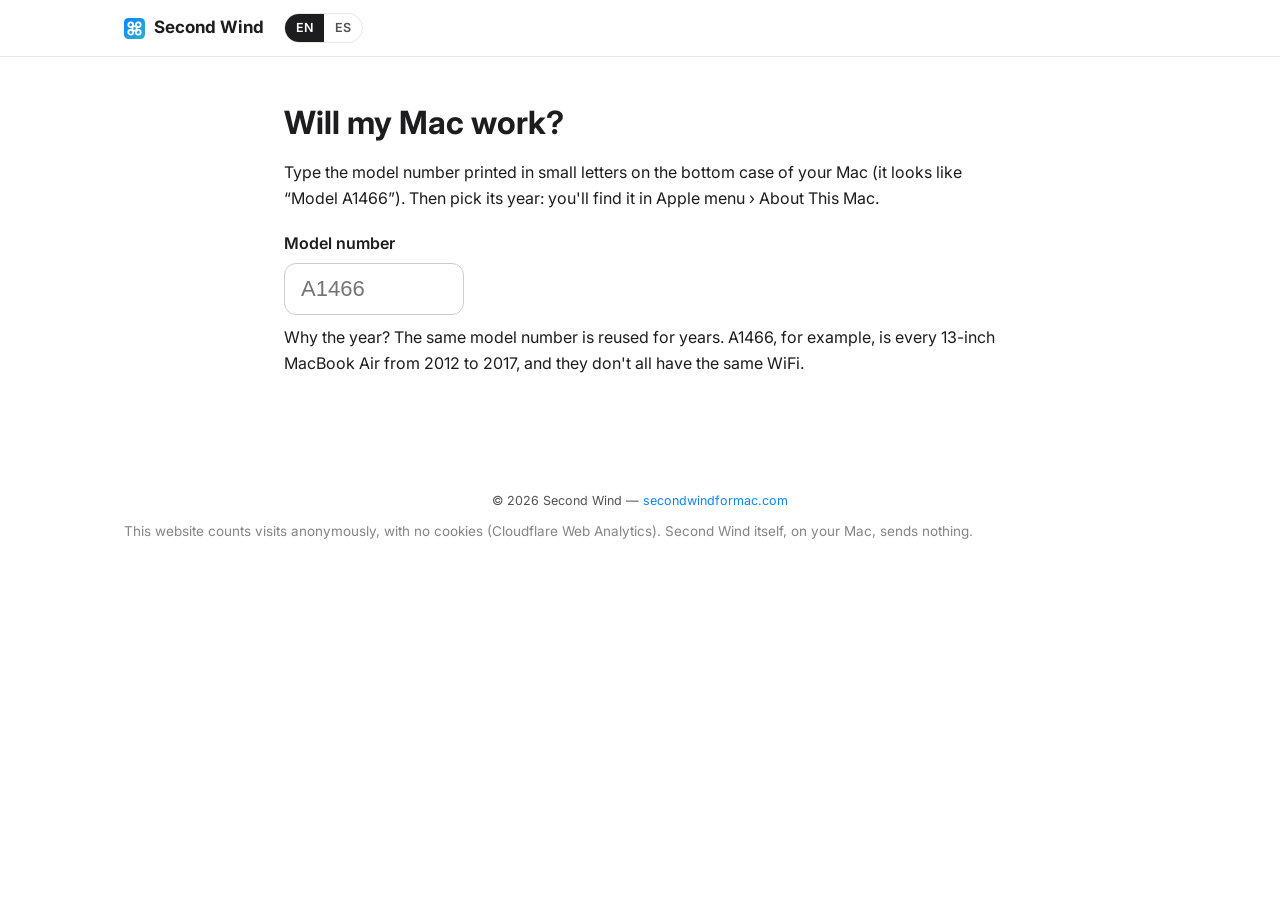
==== commit 9fa21c65: "Download links to v0.9.3 + anonymous cookieless visit counting (Cloudflare Web Analytics), disclosed" ====
--- a/compatibility/index.html
+++ b/compatibility/index.html
@@ -14,6 +14,7 @@
   <link rel="preconnect" href="https://fonts.gstatic.com" crossorigin>
   <link href="https://fonts.googleapis.com/css2?family=Inter:wght@400;500;600;700;800&display=swap" rel="stylesheet">
   <link rel="stylesheet" href="../styles.css">
+<!-- Cloudflare Web Analytics --><script type='module' src='https://static.cloudflareinsights.com/beacon.min.js' data-cf-beacon='{"token": "4829b0f439ff4244b7309ff38470c616"}'></script><!-- End Cloudflare Web Analytics -->
 </head>
 <body>
 
@@ -65,6 +66,7 @@
   <div class="wrap">
     <p class="legal">© 2026 Second Wind — <a href="../">secondwindformac.com</a></p>
   </div>
+  <div class="wrap"><p class="small" style="opacity:.7;margin-top:10px">This website counts visits anonymously, with no cookies (Cloudflare Web Analytics). Second Wind itself, on your Mac, sends nothing.</p></div>
 </footer>
 </body>
 </html>
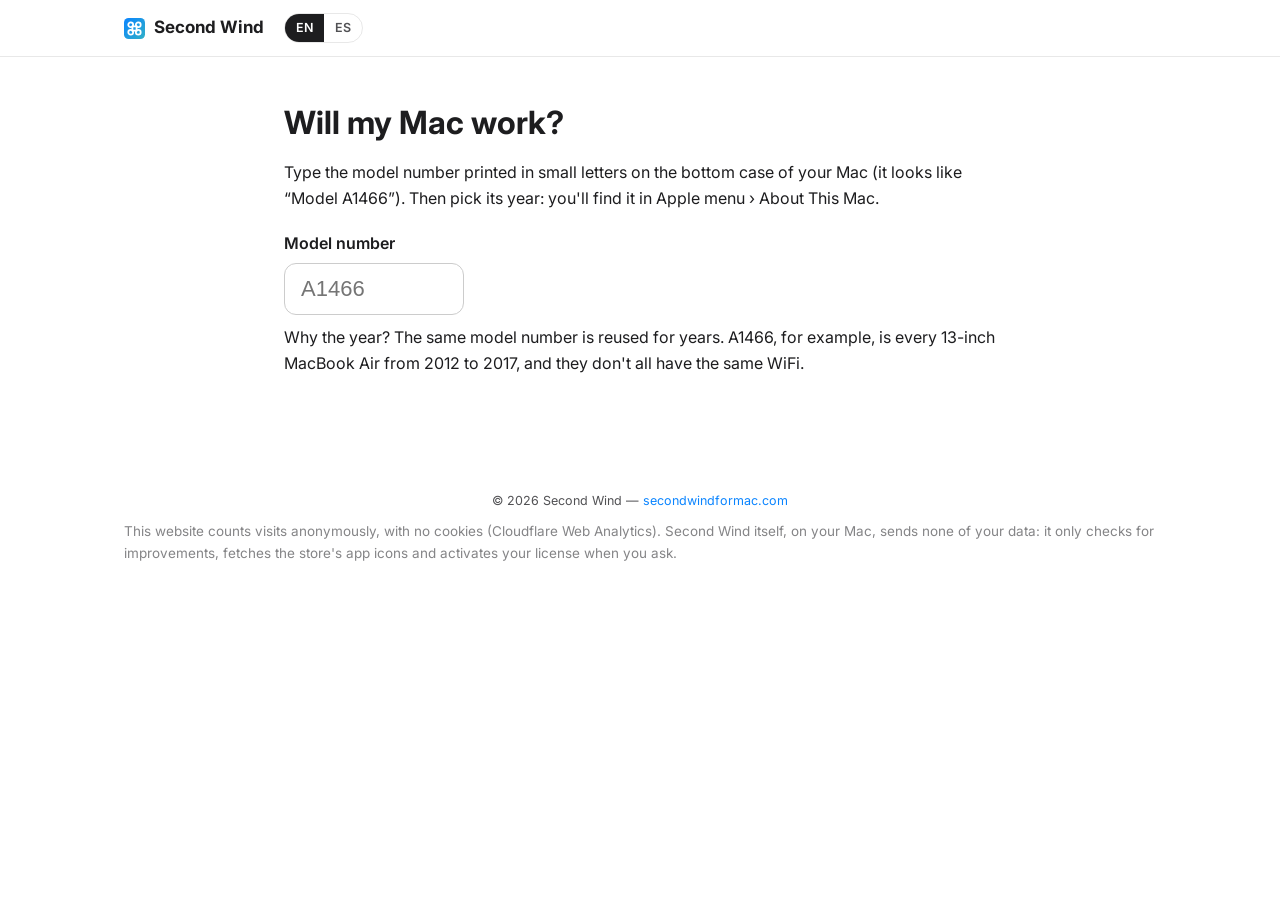
==== commit c359f442: "Footer: exact wording (Second Wind sends none of your data; it checks for improvements, fetches stor" ====
--- a/compatibility/index.html
+++ b/compatibility/index.html
@@ -66,7 +66,7 @@
   <div class="wrap">
     <p class="legal">© 2026 Second Wind — <a href="../">secondwindformac.com</a></p>
   </div>
-  <div class="wrap"><p class="small" style="opacity:.7;margin-top:10px">This website counts visits anonymously, with no cookies (Cloudflare Web Analytics). Second Wind itself, on your Mac, sends nothing.</p></div>
+  <div class="wrap"><p class="small" style="opacity:.7;margin-top:10px">This website counts visits anonymously, with no cookies (Cloudflare Web Analytics). Second Wind itself, on your Mac, sends none of your data: it only checks for improvements, fetches the store's app icons and activates your license when you ask.</p></div>
 </footer>
 </body>
 </html>
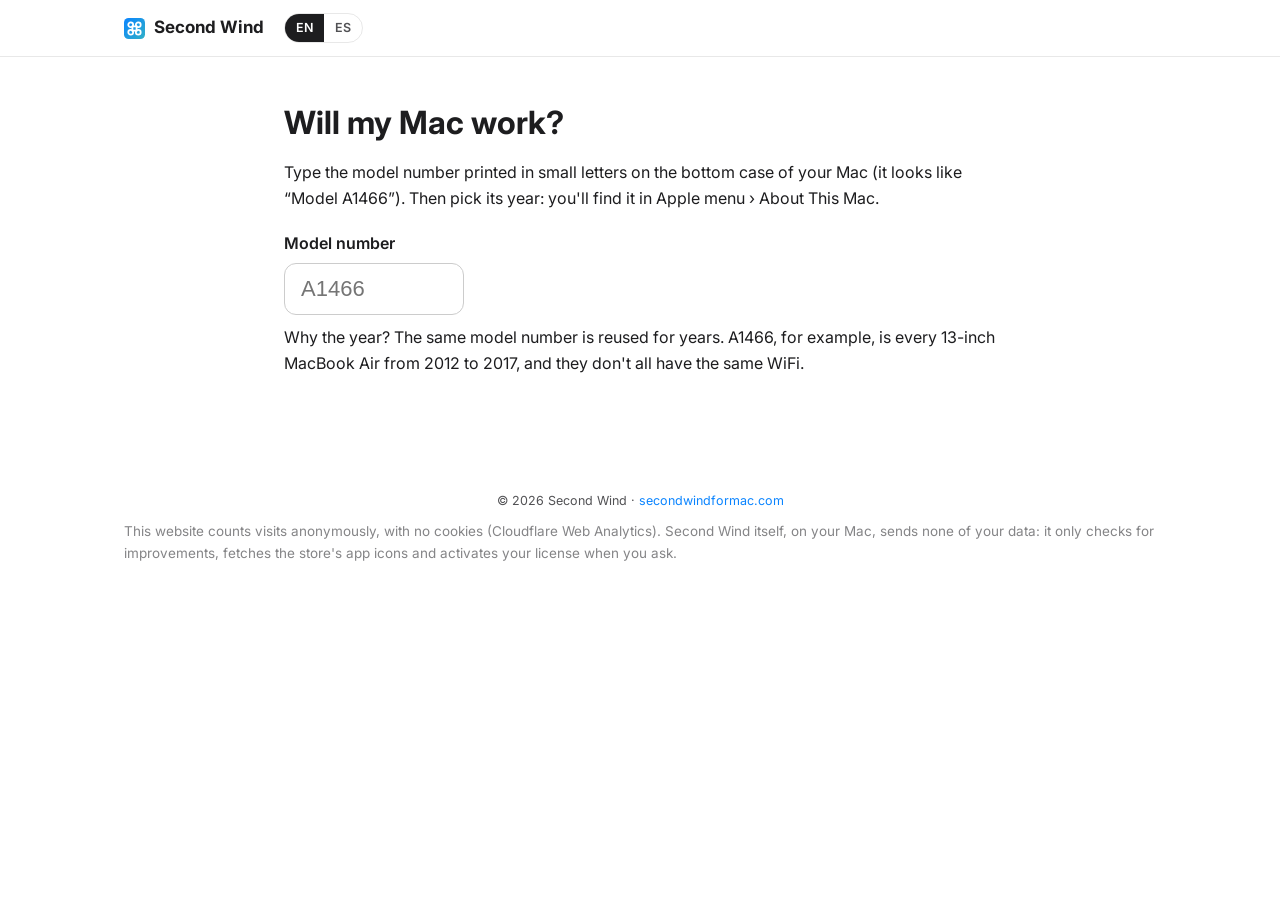
==== commit 7c7063a7: "Texts: no em dashes (read like a person wrote them) Co-Authored-By: Claude Opus 5.5 <noreply@anthrop" ====
--- a/compatibility/index.html
+++ b/compatibility/index.html
@@ -64,7 +64,7 @@
 
 <footer>
   <div class="wrap">
-    <p class="legal">© 2026 Second Wind — <a href="../">secondwindformac.com</a></p>
+    <p class="legal">© 2026 Second Wind · <a href="../">secondwindformac.com</a></p>
   </div>
   <div class="wrap"><p class="small" style="opacity:.7;margin-top:10px">This website counts visits anonymously, with no cookies (Cloudflare Web Analytics). Second Wind itself, on your Mac, sends none of your data: it only checks for improvements, fetches the store's app icons and activates your license when you ask.</p></div>
 </footer>
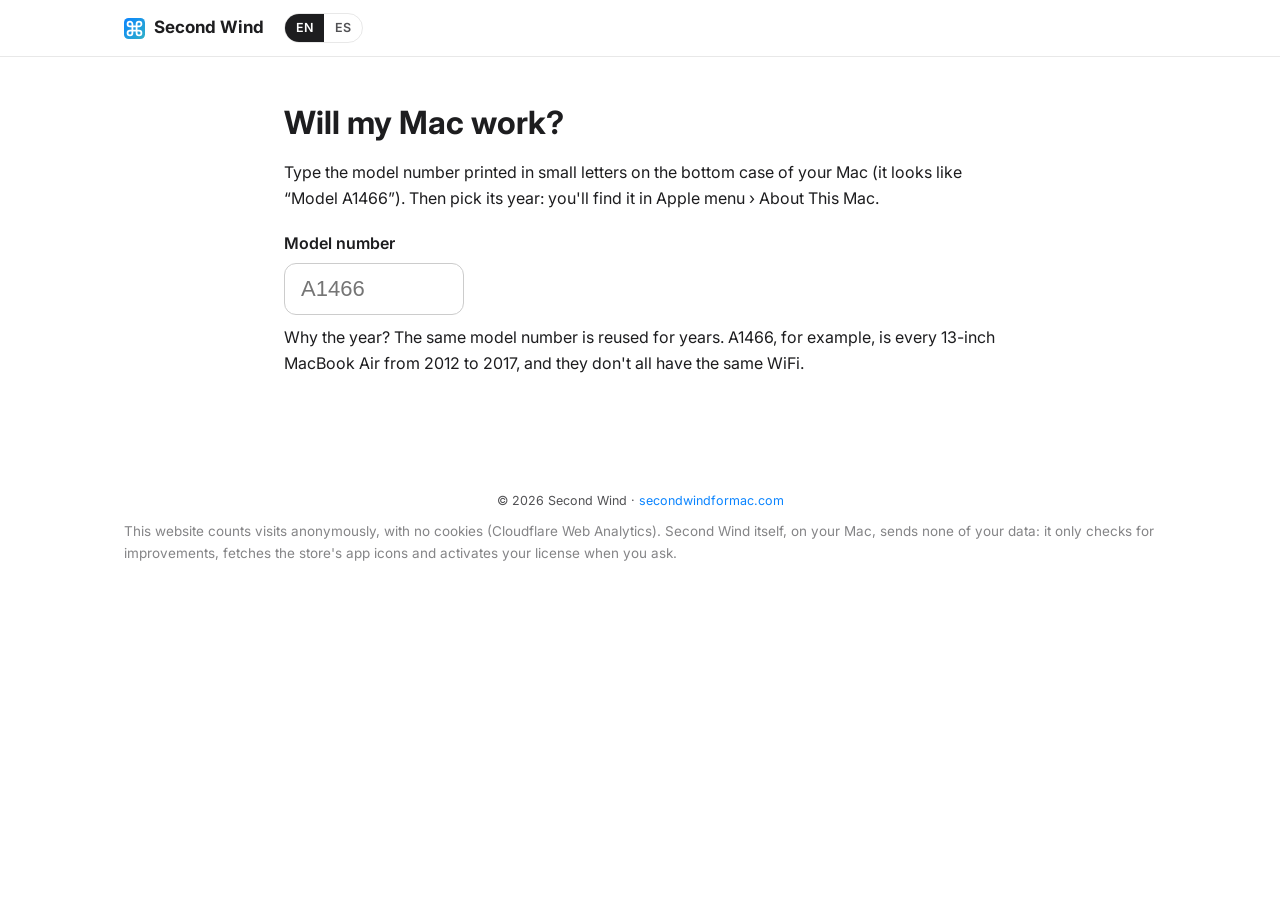
==== commit eb8ea3c1: "Logo: dibujar el ⌘ como una sola línea continua El SVG anterior eran 4 círculos sueltos y un cuadrad" ====
--- a/compatibility/index.html
+++ b/compatibility/index.html
@@ -21,7 +21,7 @@
 <header>
   <div class="wrap nav">
     <a class="brand" href="../">
-      <svg viewBox="0 0 64 64" aria-hidden="true"><defs><linearGradient id="swbrand" x1="0" y1="0" x2="1" y2="1"><stop offset="0" stop-color="#0a84ff"/><stop offset="1" stop-color="#30b0c7"/></linearGradient></defs><rect width="64" height="64" rx="14" fill="url(#swbrand)"/><g fill="none" stroke="#ffffff" stroke-width="1.7" stroke-linecap="round" transform="translate(6.4 6.4) scale(3.2)"><circle cx="4.4" cy="4.4" r="2.3"/><circle cx="11.6" cy="4.4" r="2.3"/><circle cx="4.4" cy="11.6" r="2.3"/><circle cx="11.6" cy="11.6" r="2.3"/><path d="M6 6h4v4H6z"/></g></svg>
+      <svg viewBox="0 0 64 64" aria-hidden="true"><defs><linearGradient id="swbrand" x1="0" y1="0" x2="1" y2="1"><stop offset="0" stop-color="#0a84ff"/><stop offset="1" stop-color="#30b0c7"/></linearGradient></defs><rect width="64" height="64" rx="14" fill="url(#swbrand)"/><g fill="none" stroke="#ffffff" stroke-width="1.7" stroke-linecap="round" stroke-linejoin="round" transform="translate(6.4 6.4) scale(3.2)"><path d="M6 3.7V12.3A2.3 2.3 0 1 1 3.7 10H12.3A2.3 2.3 0 1 1 10 12.3V3.7A2.3 2.3 0 1 1 12.3 6H3.7A2.3 2.3 0 1 1 6 3.7Z"/></g></svg>
       Second Wind
     </a>
     <div class="lang" aria-label="Language">
